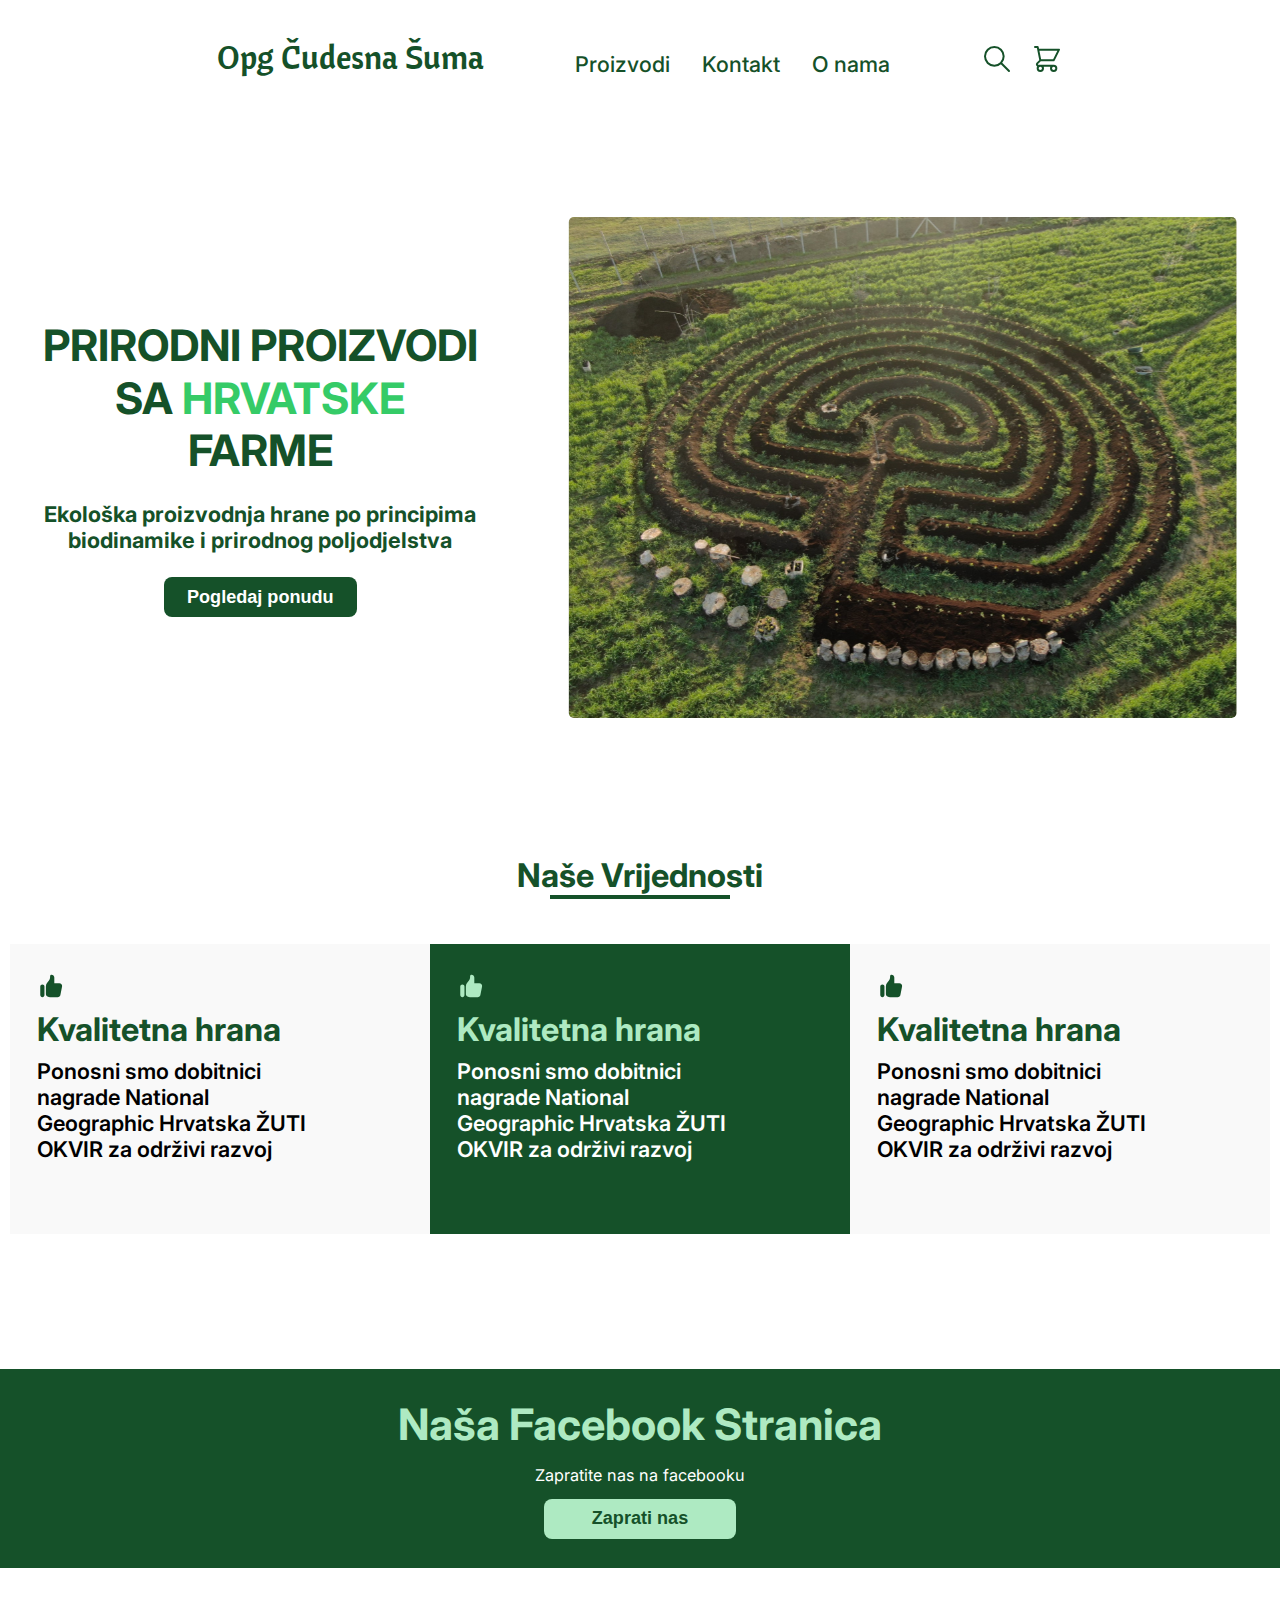
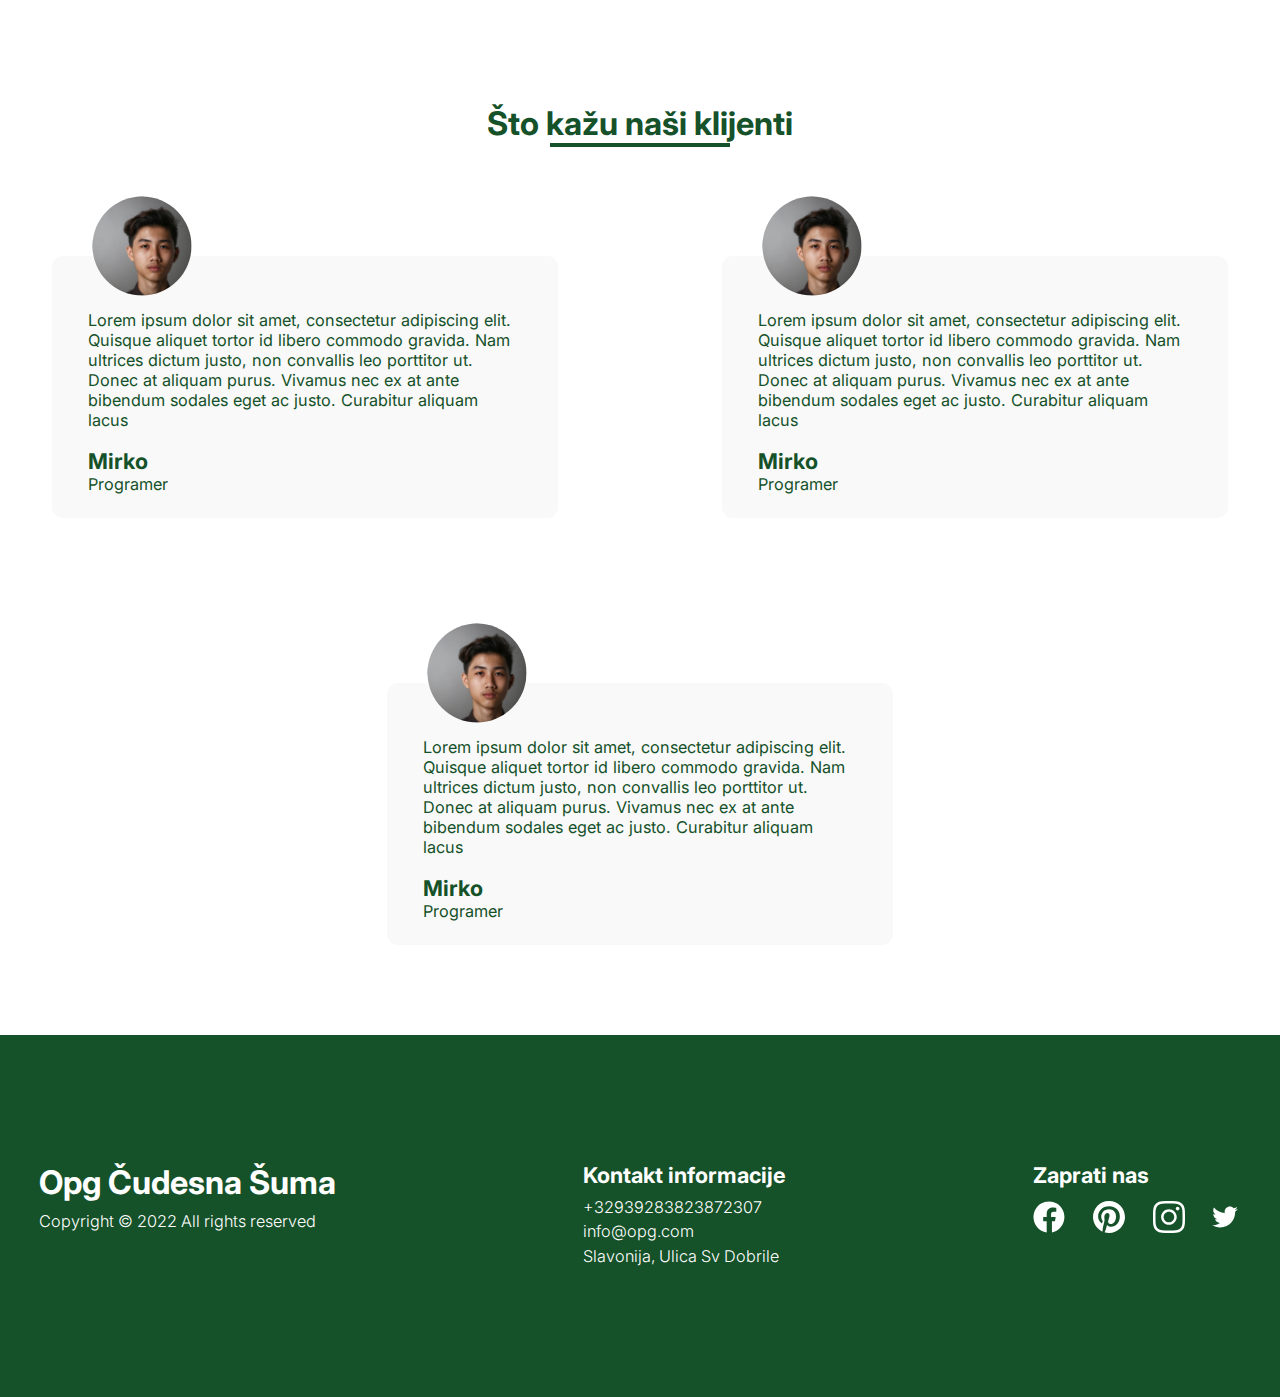
==== index.html @ 411295b9 "fixes" ====
<!DOCTYPE html>
<html lang="en">

<head>
    <meta charset="UTF-8">
    <meta http-equiv="X-UA-Compatible" content="IE=edge">
    <meta name="viewport" content="width=device-width, initial-scale=1.0">
    <title>Opg Čudesna Šuma</title>
    <link rel="stylesheet" href="./main.css">

</head>

<body>
    <nav class="navbar">
        <a href="./index.html">
            <h2 class="logoText">Opg Čudesna Šuma</h2>
        </a>
        <ul>
            <li><a href="./productsPage.html">Proizvodi</a></li>
            <li><a href="./contactPage.html">Kontakt</a></li>
            <li><a href="./aboutUsPage.html">O nama</a></li>
        </ul>
        <ul class="imageList">
            <a href=""> <img src="./icons/search.svg" alt="Search" />
            </a>
            <a href="./cartPage.html">
                <img src="./icons/shopping-cart.svg" alt="Shopping Cart" />
            </a>
        </ul>
    </nav>

    <div class="wrapper">
        <main>
            <div class="left">
                <h1 class="callToActionText">
                    PRIRODNI PROIZVODI <br> SA <span style="color:#35CB67">HRVATSKE</span> <br>
                    FARME
                </h1>
                <h3>
                    Ekološka proizvodnja hrane po principima <br> biodinamike i prirodnog poljodjelstva
                </h3>
                <a href="./productsPage.html">
                    <button class="primaryButton">
                        Pogledaj ponudu
                    </button>
                </a>

            </div>
            <div class="right">
                <img src="./images/mainImage.svg" alt="" srcset="">
            </div>
        </main>
    </div>


    <div class="wrapper">
        <div class="nase-vrijednosti">
            <h2>Naše Vrijednosti</h2>
            <hr>
            <div class="boxes">
                <div class="box" style="background-color: #F9F9F9">
                    <img src="./icons/thumb-up.svg" alt="" srcset="">
                    <h2>Kvalitetna hrana</h2>
                    <p>
                        Ponosni smo dobitnici nagrade National Geographic Hrvatska ŽUTI OKVIR za održivi razvoj
                    </p>
                </div>
                <div class="box" style="background-color: var(--green)"><img src="./icons/thumb-up2.svg" alt=""
                        srcset="">
                    <h2 style="color: #AEEAC2">Kvalitetna hrana</h2>
                    <p style="color: white">
                        Ponosni smo dobitnici nagrade National Geographic Hrvatska ŽUTI OKVIR za održivi razvoj
                    </p>
                </div>
                <div class="box" style="background-color: #F9F9F9"><img src="./icons/thumb-up.svg" alt="" srcset="">
                    <h2>Kvalitetna hrana</h2>
                    <p>
                        Ponosni smo dobitnici nagrade National Geographic Hrvatska ŽUTI OKVIR za održivi razvoj
                    </p>
                </div>
            </div>
        </div>
    </div>

    <div class="facebook-stranica">
        <h1 style="color: #AEEAC2">Naša Facebook Stranica</h1>
        <p style="color: white">Zapratite nas na facebooku</p>
        <button class="secondaryButton">Zaprati nas</button>
    </div>

    <div class="wrapper">
        <div class="sto-kazu">
            <h2>Što kažu naši klijenti</h2>
            <hr>

            <div class="reviews">
                <div class="review">
                    <img src="./images/Avatar.svg" alt="">
                    <p>Lorem ipsum dolor sit amet, consectetur adipiscing elit. Quisque
                        aliquet tortor id libero commodo
                        gravida. Nam ultrices dictum justo, non convallis leo porttitor ut. Donec at aliquam purus.
                        Vivamus nec ex at ante bibendum sodales eget ac justo. Curabitur aliquam lacus </p>
                    <div>
                        <h3>Mirko</h3>
                        <p>Programer</p>
                    </div>
                </div>
                <div class="review">
                    <img src="./images/Avatar.svg" alt="">
                    <p>Lorem ipsum dolor sit amet, consectetur adipiscing elit. Quisque
                        aliquet tortor id libero commodo
                        gravida. Nam ultrices dictum justo, non convallis leo porttitor ut. Donec at aliquam purus.
                        Vivamus nec ex at ante bibendum sodales eget ac justo. Curabitur aliquam lacus </p>
                    <div>
                        <h3>Mirko</h3>
                        <p>Programer</p>
                    </div>
                </div>
                <div class="review">
                    <img src="./images/Avatar.svg" alt="">
                    <p>Lorem ipsum dolor sit amet, consectetur adipiscing elit. Quisque
                        aliquet tortor id libero commodo
                        gravida. Nam ultrices dictum justo, non convallis leo porttitor ut. Donec at aliquam purus.
                        Vivamus nec ex at ante bibendum sodales eget ac justo. Curabitur aliquam lacus </p>
                    <div>
                        <h3>Mirko</h3>
                        <p>Programer</p>
                    </div>
                </div>
            </div>
        </div>
    </div>

    <div style="background-color: var(--green); margin-top: 10rem;">
        <div class="wrapper">
            <footer>
                <div>
                    <h2 style="margin-bottom: 1rem">Opg Čudesna Šuma</h2>
                    <p style="font-weight: 300;">Copyright © 2022 All rights reserved</p>
                </div>

                <div>
                    <h3 style="margin-bottom: 1rem">Kontakt informacije</h3>
                    <p style="font-weight: 300; margin-bottom: 0.5rem">+32939283823872307</p>
                    <p style="font-weight: 300; margin-bottom: 0.5rem">info@opg.com</p>
                    <p style="font-weight: 300; margin-bottom: 0.5rem">Slavonija, Ulica Sv Dobrile</p>

                </div>

                <div>
                    <h3 style="margin-bottom: 1rem">Zaprati nas</h3>
                    <img src="./icons/Social icon.svg" alt="" srcset="">
                </div>
            </footer>
        </div>
    </div>

</body>

</html>
---- main.css ----
@import url('https://fonts.googleapis.com/css2?family=Inter:wght@100;200;300;400;500;600;700;800;900&display=swap');
@import url('https://fonts.googleapis.com/css2?family=Cantora+One&display=swap');

:root {
  --green: #155129;
  --green-secondary: #35cb67;
}

html {
  box-sizing: border-box;
  font-size: 62.5%; /* makes 1rem 10px */
  font-family: 'Inter', Arial, Helvetica, sans-serif;
}

*,
*:before,
*:after {
  box-sizing: inherit;
  margin: 0;
  padding: 0;

  transition: all 0.15s;
}

* ::selection {
  background: #aeeac2;
}

h1 {
  color: var(--green);
  font-size: 4.8rem;
}

h2 {
  color: var(--green);
  font-size: 3.6rem;
}
h3 {
  color: var(--green);
  font-size: 2.4rem;
}

h4,
li,
label,
input,
textarea,
select,
p {
  font-size: 1.8rem;
}
h5 {
  font-size: 1.6rem;
}
h6 {
  font-size: 1.4rem;
}

ul {
  list-style-type: none;
}

.primaryButton {
  background: var(--green);
  border-radius: 8px;
  width: 21.3rem;
  height: 4.4rem;

  color: #ffffff;
  font-style: normal;
  font-weight: 600;
  font-size: 2rem;
  line-height: 2.4rem;
  border: none;
}

.primaryButton:hover {
  cursor: pointer;
  background: var(--green-secondary);
}

.secondaryButton {
  background: #aeeac2;
  border-radius: 8px;
  width: 21.3rem;
  height: 4.4rem;

  color: var(--green);
  font-style: normal;
  font-weight: 600;
  font-size: 2rem;
  line-height: 2.4rem;
  border: none;
}

.secondaryButton:hover {
  cursor: pointer;
  background: var(--green-secondary);
}

.wrapper {
  margin: 0 auto;

  max-width: 1440px; /* 2 */

  padding-right: 10px; /* 3 */
  padding-left: 10px; /* 3 */
}

@media (min-width: 0px) {
  html {
    font-size: 45.5%;
  }
}

@media (min-width: 576px) {
  html {
    font-size: 45.5%;
  }
}

@media (min-width: 768px) {
  html {
    font-size: 45.5%;
  }
}

@media (min-width: 992px) {
  html {
    font-size: 45.5%;
  }
}

@media (min-width: 1200px) {
  html {
    font-size: 56.5%;
  }
}

@media (min-width: 1600px) {
  html {
    font-size: 62.5%;
  }
}

.logoText {
  font-family: 'Cantora One';
  color: var(--green);
  font-weight: 500;
}

.logoText:hover {
  cursor: pointer;
  color: var(--green-secondary);
}

.navbar {
  z-index: 10000;

  position: fixed;
  top: 0;
  left: 0;
  right: 0;

  margin: 0 auto;

  padding-top: 4rem;
  padding-bottom: 4rem;

  padding-right: 24rem;
  padding-left: 24rem;

  display: flex;
  justify-content: space-between;
  align-items: flex-end;

  flex-wrap: wrap;

  background-color: white;
}

.navbar a {
  text-decoration: none;
}

@media (max-width: 1200px) {
  .navbar {
    flex-direction: column;

    justify-content: center;
    align-items: center;
    gap: 4rem;

    width: 100%;

    padding-right: 0;
    padding-left: 0;
  }

  .imageList {
    flex-wrap: wrap;
  }

  .logoText {
    font-size: 4.4rem;
  }

  .wrapper {
    margin: 0 auto;

    width: 100%;
  }
}

.navbar ul {
  display: flex;
  gap: 3.5rem;
}

.navbar .imageList {
  gap: 2rem;
}

.navbar .imageList img:hover {
  cursor: pointer;
}

.navbar ul li a {
  font-weight: 500;
  font-size: 2.4rem;
  line-height: 2.9rem;
  text-decoration: none;

  color: var(--green);
}

.navbar ul li a:hover {
  color: var(--green-secondary);
  cursor: pointer;
}

main {
  display: flex;
  flex-direction: row;
  align-items: center;
  margin-top: 24rem;

  gap: 10rem;
  flex-wrap: wrap;

  justify-content: center;
}

main .left {
  display: flex;
  flex-direction: column;
  justify-content: center;
  align-items: center;
  text-align: center;

  gap: 2.7rem;
}

main .left .callToActionText {
  line-height: 5.8rem;
  text-align: center;
}

main .right {
  text-align: center;
}

main .right img {
  width: 74rem;
}

@media (max-width: 1200px) {
  main {
    margin-top: 40rem;

    gap: 10rem;
    flex-wrap: wrap;

    justify-content: center;
  }

  main .right img {
    width: 100%;
  }
}

.nase-vrijednosti {
  margin-top: 15rem;
}

.nase-vrijednosti h2 {
  text-align: center;
}

.nase-vrijednosti hr {
  width: 20rem;
  text-align: center;

  margin: 0 auto;

  border: 2px solid var(--green);
}

.boxes {
  display: flex;
  margin-top: 5rem;

  flex-wrap: wrap;
}

.boxes .box {
  flex: 1;

  height: 32rem;

  display: flex;
  flex-direction: column;
  gap: 1rem;

  padding: 3rem;
}

.boxes .box img {
  width: 3.2rem;
}

.boxes .box h2 {
  text-align: left;
}

.boxes .box p {
  text-align: left;
  font-size: 2.4rem;
  font-weight: 600;
  width: 30rem;
}

.facebook-stranica {
  margin-top: 15rem;

  background-color: var(--green);

  display: flex;
  flex-direction: column;
  justify-content: center;
  align-items: center;

  padding: 3.2rem 0px;
  gap: 1.6rem;

  text-align: center;
}

.sto-kazu {
  margin-top: 15rem;
}

.sto-kazu h2 {
  text-align: center;
}

.sto-kazu hr {
  width: 20rem;
  text-align: center;

  margin: 0 auto;

  border: 2px solid var(--green);
}

.sto-kazu .reviews {
  margin-top: 12rem;

  display: flex;
  flex-direction: row;
  justify-content: center;
  align-items: center;

  flex-wrap: wrap;
  gap: 18.2rem;
}

.sto-kazu .reviews .review {
  position: relative;
  display: flex;
  flex-direction: column;
  border-radius: 1.2rem;

  gap: 2rem;

  background-color: #f9f9f9;
  padding: 6rem 4rem 4rem;
  width: 56rem;
  height: 29rem;

  color: var(--green);
  text-align: left;
}

.sto-kazu .reviews .review img {
  position: absolute;
  width: 100px;
  height: 100px;
  left: 40px;
  top: -59.5px;
}

footer {
  display: flex;
  flex-direction: row;
  justify-content: space-between;
  align-items: flex-start;

  padding: 14rem 3.2rem;

  gap: 5rem;
  flex-wrap: wrap;
}

footer * {
  color: white;
}

/*PROIZVODI STRANICA*/

.nasi-proizvodi {
  margin-top: 20rem;
}

.nasi-proizvodi h2 {
  text-align: center;
}

.nasi-proizvodi hr {
  width: 20rem;
  text-align: center;

  margin: 0 auto;

  border: 2px solid var(--green);
}

.products {
  margin-top: 8rem;

  display: flex;
  justify-content: space-evenly;
  gap: 10rem;
  flex-wrap: wrap;
}

.products .product {
  display: flex;
  flex-direction: column;

  border: 1px solid #e5e5e5;
  border-radius: 1.9rem;

  padding: 2.5rem 4rem;
  gap: 2rem;

  max-width: fit-content;
}

.products .product img {
  margin-bottom: 1rem;
}

.products .product .priceContainer {
  font-weight: 700;
  font-size: 2rem;
  line-height: 1.6rem;

  color: var(--green);

  display: flex;

  justify-content: space-between;

  align-items: center;
}

/*Contact Us page*/

.contact-main {
  width: 100%;
}

.contact-main .left form {
  text-align: left;

  display: flex;
  flex-direction: column;
  gap: 1rem;

  color: var(--green);

  width: 100%;
}

.contact-main .left form input {
  background: #ffffff;
  /* Green_80 */

  border: 2px solid #155129;
  border-radius: 5px;
  height: 5rem;

  width: 100%;
}

.contact-main .left form textarea {
  background: #ffffff;
  /* Green_80 */

  border: 2px solid #155129;
  border-radius: 5px;
}

@media (max-width: 576px) {
  .contact-main .left {
    width: 35rem;
  }
}

/*ABOUT US PAGE*/

.about-us-main .left {
  text-align: left;
}

.about-us-main .left p {
  width: 50rem;
}

.about-us-main .right img {
  width: 55rem;
}

@media (max-width: 1200px) {
  .about-us-main .right img {
    width: 100%;
  }
}

@media (max-width: 400px) {
  .cart-container img {
    width: 100%;
  }
}

/*Product page*/

.productContainer {
  margin-top: 13rem;
}

.proizvodiButtonContainer {
  display: flex;
  gap: 1rem;
  align-items: center;

  text-decoration: none;
  margin-bottom: 4rem;
}

.proizvodiButtonContainer:hover * {
  color: var(--green-secondary);
}

.main-product {
  display: flex;
  flex-direction: row;
  align-items: center;
  gap: 4rem;
}
.main-product .left {
}

.cart-container {
  display: flex;
  justify-content: space-between;
  align-items: center;
  justify-content: center;
  gap: 4rem;
  flex-wrap: wrap;
}

.cart-container img {
  width: 55rem;
}

.main-product .right {
  display: flex;
  flex-direction: column;
  gap: 2rem;
}

.main-product .right p {
  font-size: 2.4rem;
  color: #155129;
  line-height: 182.19%;
}

@media (max-width: 1200px) {
  .main-product .left img {
    width: 100%;
  }
  .productContainer {
    padding-top: 20rem;
  }
  .main-product {
    flex-direction: column;
  }

  .cart-text {
    margin-top: 30rem;
  }
}

@media (max-width: 400px) {
  .cart-container img {
    width: 100%;
  }
}
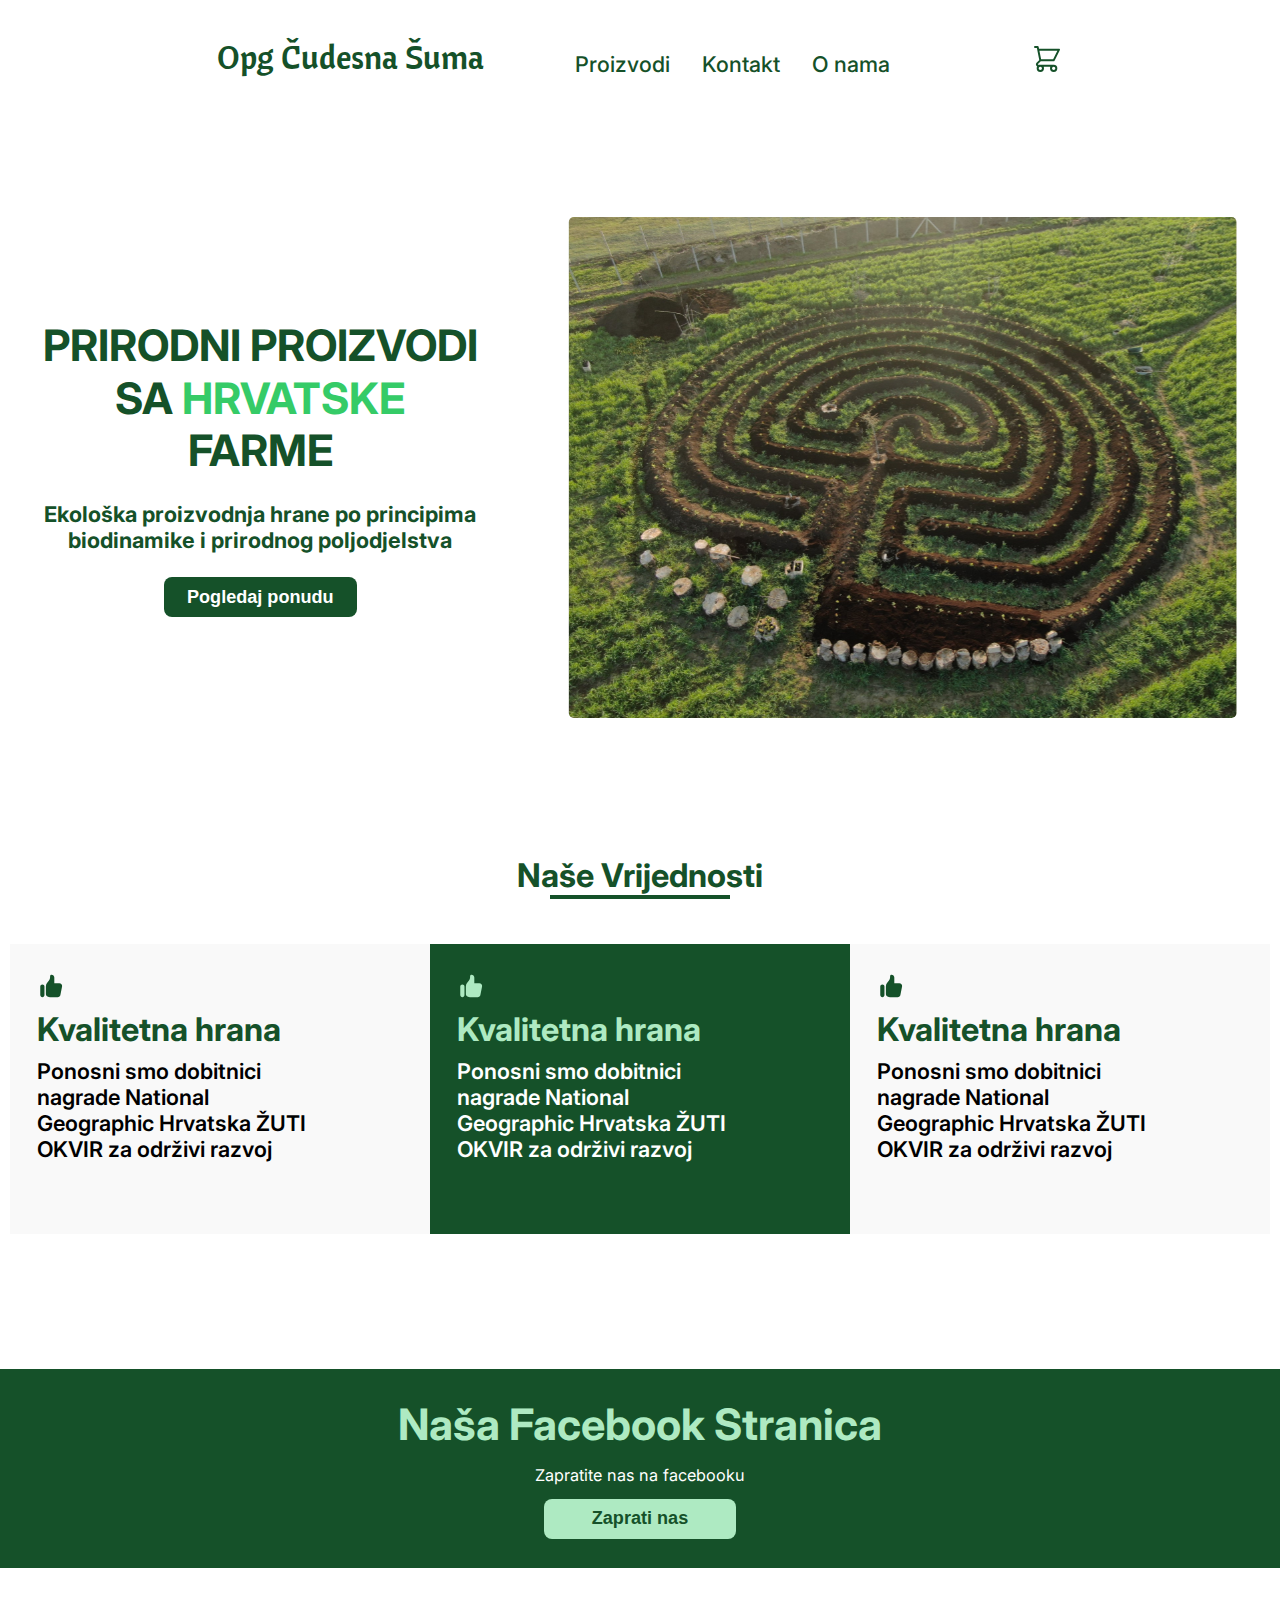
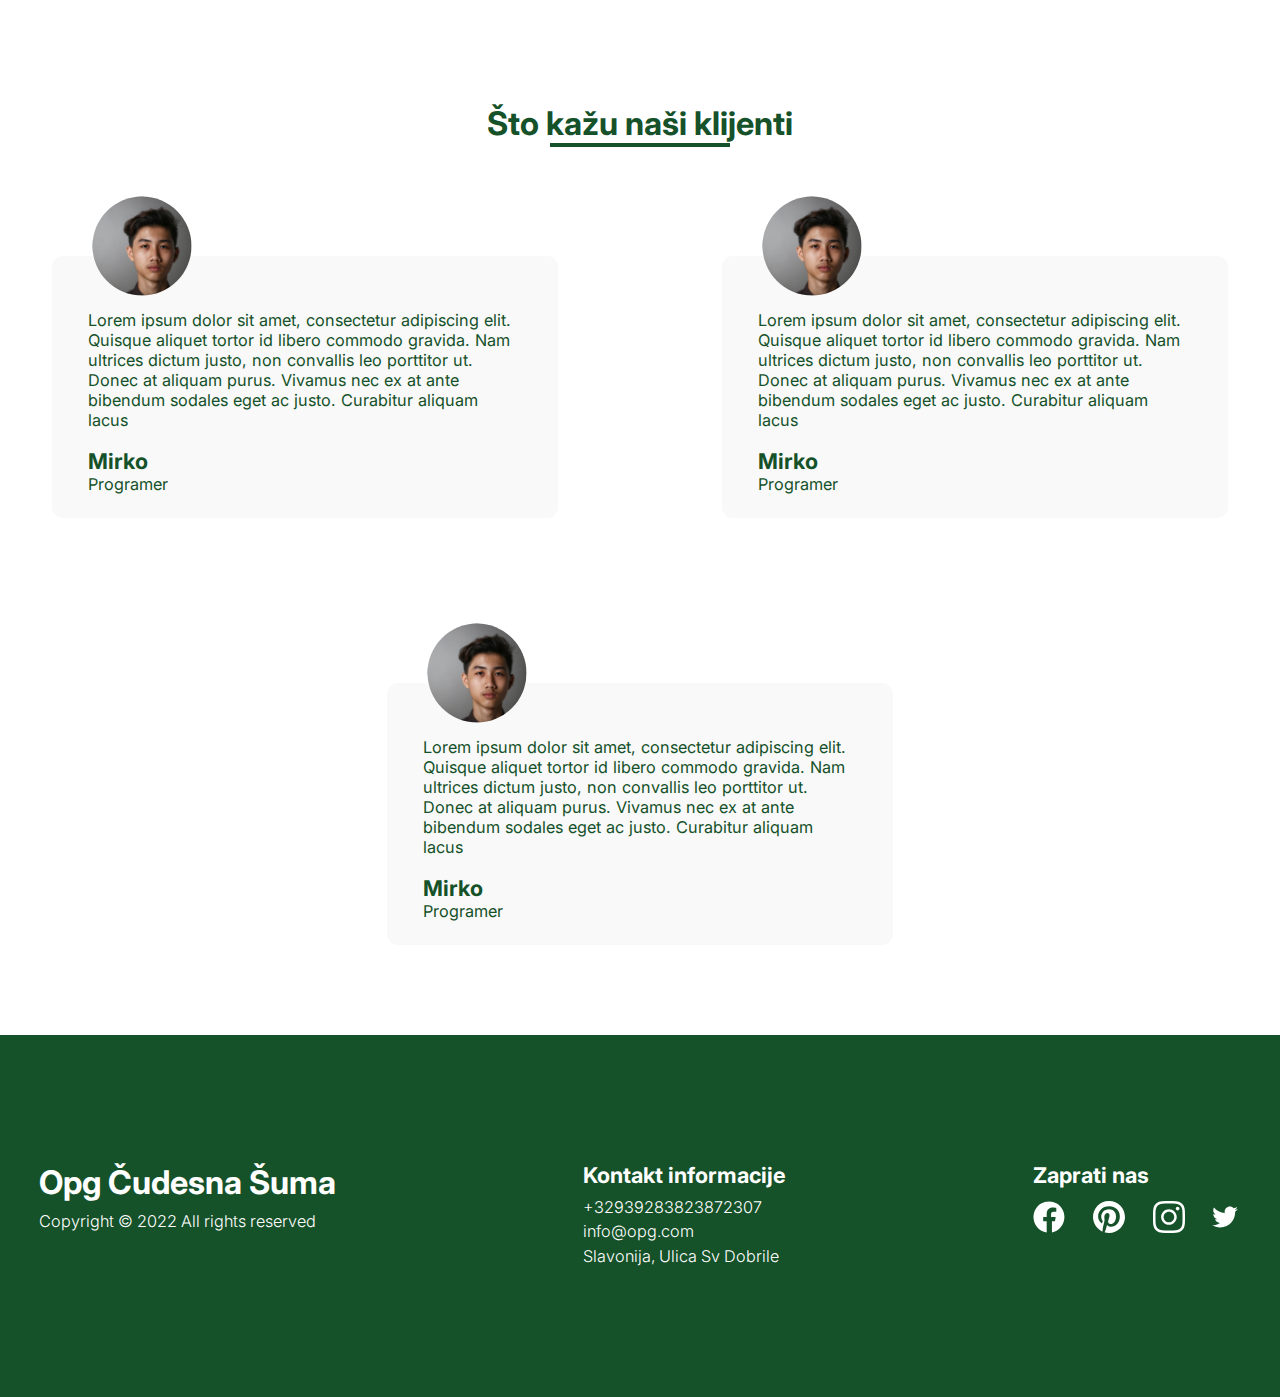
==== commit 05579937: "fixes" ====
--- a/index.html
+++ b/index.html
@@ -21,7 +21,8 @@
             <li><a href="./aboutUsPage.html">O nama</a></li>
         </ul>
         <ul class="imageList">
-            <a href=""> <img src="./icons/search.svg" alt="Search" />
+            <a href="">
+                <img src="./icons/search.svg" alt="Search" style="visibility: hidden;" />
             </a>
             <a href="./cartPage.html">
                 <img src="./icons/shopping-cart.svg" alt="Shopping Cart" />
--- a/main.css
+++ b/main.css
@@ -446,6 +446,7 @@
 }
 
 .products {
+  margin: 0 13rem;
   margin-top: 8rem;
 
   display: flex;
@@ -462,6 +463,9 @@
   border-radius: 1.9rem;
 
   padding: 2.5rem 4rem;
+
+  margin: 2rem 4rem;
+
   gap: 2rem;
 
   max-width: fit-content;
@@ -608,6 +612,11 @@
 }
 
 @media (max-width: 1200px) {
+  .products {
+    margin: 0;
+    margin-top: 8rem;
+  }
+
   .main-product .left img {
     width: 100%;
   }
